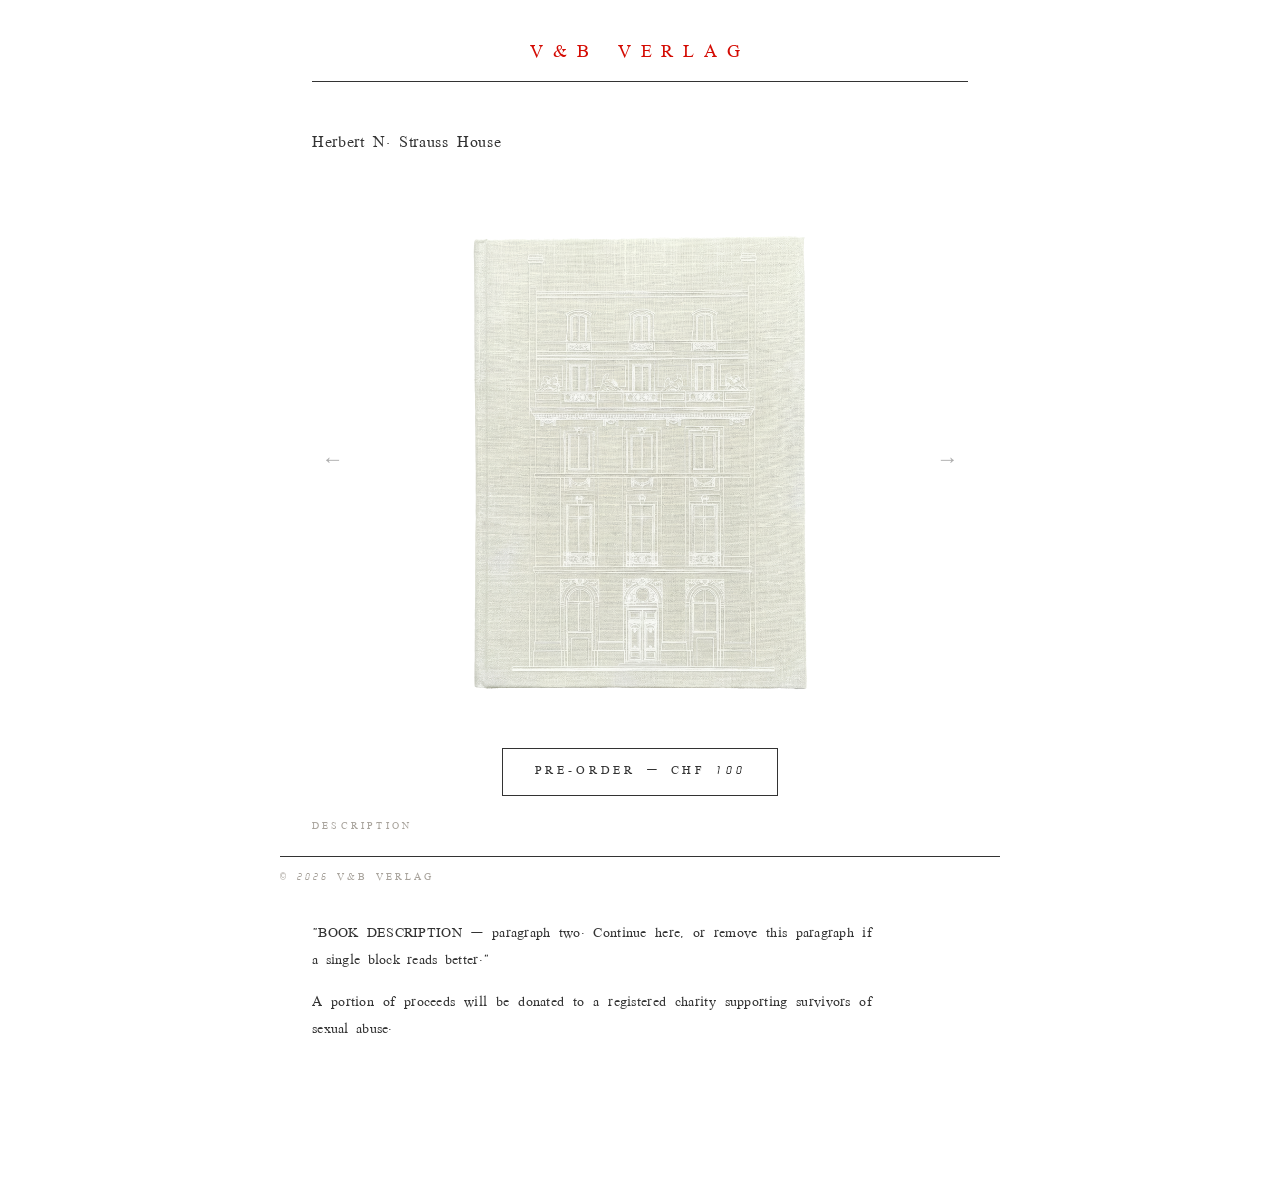
==== herbert-n-strauss-house.html @ 1a4180dc "Redesign site as multi-page editorial table-of-contents Move from a single-page black product page t" ====
<!DOCTYPE html>
<html lang="en">
<head>
    <meta charset="UTF-8">
    <meta name="viewport" content="width=device-width, initial-scale=1.0">
    <title>Herbert N. Strauss House &mdash; V&amp;B Verlag</title>
    <link rel="stylesheet" href="./style.css">
</head>
<body>

    <header class="site-header">
        <a href="./index.html" class="wordmark">V&amp;B Verlag</a>
        <hr class="rule">
    </header>

    <main>
        <h1 class="page-heading">Herbert N. Strauss House</h1>

        <div class="gallery">
            <div class="gallery-track">
                <img src="./Images/01.png" alt="Herbert N. Strauss House">
                <img src="./Images/02.png" alt="Herbert N. Strauss House">
                <img src="./Images/03.png" alt="Herbert N. Strauss House">
                <img src="./Images/04.png" alt="Herbert N. Strauss House">
                <img src="./Images/05.png" alt="Herbert N. Strauss House">
                <img src="./Images/06.png" alt="Herbert N. Strauss House">
                <img src="./Images/07.png" alt="Herbert N. Strauss House">
                <img src="./Images/08.png" alt="Herbert N. Strauss House">
                <img src="./Images/09.png" alt="Herbert N. Strauss House">
                <img src="./Images/10.png" alt="Herbert N. Strauss House">
            </div>
            <div class="gallery-nav">
                <button onclick="prev()" aria-label="Previous">&larr;</button>
                <button onclick="next()" aria-label="Next">&rarr;</button>
            </div>
        </div>
        <section class="preorder">
            <a class="btn"
               href="https://buy.stripe.com/test_3cI4gB3R01MX9E34VO7g400"
               target="_blank"
               rel="noopener">
                Pre-order &mdash; CHF 100
            </a>
        </section>

        <div class="description">
            <div class="section-label">Description</div>
            <div class="description-body">
                <p>[BOOK DESCRIPTION &mdash; paragraph one. Synopsis of the book: what it is, what it depicts, why it exists. Replace with real copy.]</p>
                <p>[BOOK DESCRIPTION &mdash; paragraph two. Continue here, or remove this paragraph if a single block reads better.]</p>
                <p>A portion of proceeds will be donated to a registered charity supporting survivors of sexual abuse.</p>
            </div>
        </div>
    </main>

    <footer class="site-footer">
        <div class="site-footer-inner">© <span id="year">2026</span> V&amp;B Verlag</div>
    </footer>

    <script>
        document.getElementById('year').textContent = new Date().getFullYear();

        const track = document.querySelector('.gallery-track');
        const total = 10;
        let index = 0;

        function goTo(i) {
            index = Math.max(0, Math.min(i, total - 1));
            track.style.transform = 'translateX(-' + (index * 100) + '%)';
        }
        function next() { goTo(index + 1); }
        function prev() { goTo(index - 1); }

        let startX = 0, dragging = false;
        track.addEventListener('touchstart', e => {
            startX = e.touches[0].clientX;
            dragging = true;
        });
        track.addEventListener('touchend', e => {
            if (!dragging) return;
            dragging = false;
            const diff = startX - e.changedTouches[0].clientX;
            if (Math.abs(diff) > 50) diff > 0 ? next() : prev();
        });

        let mouseStart = 0, mouseDragging = false;
        track.addEventListener('mousedown', e => {
            mouseStart = e.clientX;
            mouseDragging = true;
            e.preventDefault();
        });
        document.addEventListener('mouseup', e => {
            if (!mouseDragging) return;
            mouseDragging = false;
            const diff = mouseStart - e.clientX;
            if (Math.abs(diff) > 50) diff > 0 ? next() : prev();
        });

        document.addEventListener('keydown', e => {
            if (e.key === 'ArrowRight') next();
            if (e.key === 'ArrowLeft') prev();
        });
    </script>

</body>
</html>
---- style.css ----
/* ── FONT ── */
@font-face {
    font-family: 'Digital';
    src: url('./Font/DIGITAL.ttf') format('truetype');
    font-weight: normal;
    font-style: normal;
    font-display: swap;
}

/* ── TOKENS ── */
:root {
    --bg: #FFFFFF;
    --ink: #333333;
    --red: #D40B03;
    --muted: #A8A39C;
}

/* ── RESET ── */
*, *::before, *::after {
    margin: 0;
    padding: 0;
    box-sizing: border-box;
}

html, body {
    background: var(--bg);
    color: var(--ink);
}

body {
    font-family: 'Digital', monospace;
    font-size: 14px;
    line-height: 1.5;
    max-width: 720px;
    margin: 0 auto;
    padding: 40px 32px 80px;
}

a {
    color: inherit;
    text-decoration: none;
}

ol, ul {
    list-style: none;
}

/* ── HEADER ── */
.site-header {
    margin-bottom: 50px;
    text-align: center;
}

.wordmark {
    display: inline-block;
    font-family: 'Digital', monospace;
    font-size: 18px;
    color: var(--red);
    text-transform: uppercase;
    letter-spacing: 0.55em;
    text-decoration: none;
}

.wordmark:hover { opacity: 0.7; }

.rule {
    border: 0;
    border-top: 1px solid var(--ink);
    margin: 14px 0 0;
}

/* ── TABLE OF CONTENTS (dotted leaders) ── */
.toc li {
    margin: 0;
}

.toc li a,
.toc li > .toc-row {
    display: flex;
    align-items: baseline;
    text-decoration: none;
    color: inherit;
    padding: 8px 0;
}

.toc-title {
    flex: 0 1 auto;
    font-size: 13px;
    letter-spacing: 0.1em;
    white-space: nowrap;
    padding-right: 8px;
}

.toc-fill {
    flex: 1 1 auto;
    margin: 0 6px;
    border-bottom: 1.5px dotted var(--muted);
    transform: translateY(-4px);
    min-width: 30px;
}

.toc-num {
    flex: 0 0 auto;
    font-size: 13px;
    letter-spacing: 0.1em;
    padding-left: 8px;
    text-align: right;
    min-width: 28px;
}

.toc li a:hover .toc-title,
.toc li a:hover .toc-num {
    color: var(--red);
}

.toc li a:hover .toc-fill {
    border-bottom-color: var(--red);
}

/* Muted variant for forthcoming */
.toc-muted .toc-title,
.toc-muted .toc-num {
    color: var(--muted);
}

.toc-muted .toc-fill {
    border-bottom-color: var(--muted);
    opacity: 0.6;
}

/* ── TOC SECTIONS (Publications / Forthcoming / Info) ── */
.toc-section {
    margin-bottom: 44px;
}

.toc-section:last-child {
    margin-bottom: 0;
}

.toc-section-label {
    font-family: 'Digital', monospace;
    font-size: 10px;
    font-weight: normal;
    letter-spacing: 0.32em;
    text-transform: uppercase;
    color: var(--muted);
    margin-bottom: 10px;
}

/* ── PAGE HEADING (sub-pages) ── */
.page-heading {
    font-family: 'Digital', monospace;
    font-size: 16px;
    font-weight: normal;
    letter-spacing: 0.04em;
    color: var(--ink);
    margin-bottom: 36px;
}

/* ── SECTION LABEL (DESCRIPTION / PHYSICAL DESCRIPTION) ── */
.section-label {
    font-size: 10px;
    letter-spacing: 0.32em;
    text-transform: uppercase;
    color: var(--muted);
    margin-bottom: 18px;
}

/* ── DESCRIPTION (body / paragraph block) ── */
.description {
    margin-bottom: 56px;
    max-width: 560px;
}

.description-body {
    font-size: 14px;
    letter-spacing: 0.02em;
    line-height: 1.9;
    color: var(--ink);
    text-align: justify;
}

.description-body p {
    margin-bottom: 16px;
}

.description-body p:last-child {
    margin-bottom: 0;
}

/* ── PRE-ORDER ── */
.preorder {
    margin-bottom: 24px;
    text-align: center;
}

.btn {
    display: inline-block;
    background: var(--bg);
    color: var(--ink);
    font-family: 'Digital', monospace;
    font-size: 12px;
    text-transform: uppercase;
    letter-spacing: 0.32em;
    padding: 14px 32px;
    text-decoration: none;
    border: 1px solid var(--ink);
    cursor: pointer;
    transition: background 0.2s, color 0.2s;
}

.btn:hover {
    background: var(--ink);
    color: var(--bg);
}

/* ── CONTACT FORM ── */
.contact-form {
    width: 100%;
}

.form-field {
    display: block;
    width: 100%;
    padding: 12px 14px;
    margin-bottom: 14px;
    background: var(--bg);
    border: 1px solid var(--ink);
    color: var(--ink);
    font-family: 'Digital', monospace;
    font-size: 13px;
    letter-spacing: 0.05em;
    line-height: 1.5;
    border-radius: 0;
    outline: none;
    transition: border-color 0.2s;
}

.form-field:focus {
    border-color: var(--red);
}

.form-field::placeholder {
    color: var(--muted);
    text-transform: uppercase;
    letter-spacing: 0.22em;
    font-size: 11px;
}

textarea.form-field {
    resize: vertical;
    min-height: 140px;
}

.form-submit {
    text-align: center;
    margin-top: 28px;
}

/* ── GALLERY (book detail page) ── */
.gallery {
    position: relative;
    width: 100%;
    height: 60vh;
    min-height: 360px;
    max-height: 560px;
    margin: 0 0 16px;
    overflow: hidden;
    touch-action: pan-y pinch-zoom;
    cursor: grab;
}

.gallery:active { cursor: grabbing; }

.gallery-track {
    display: flex;
    transition: transform 0.3s ease;
    height: 100%;
}

.gallery-track img {
    flex: 0 0 100%;
    width: 100%;
    height: 100%;
    object-fit: contain;
    display: block;
    user-select: none;
    -webkit-user-drag: none;
}

.gallery-nav {
    position: absolute;
    top: 0;
    left: 0;
    width: 100%;
    height: 100%;
    display: flex;
    justify-content: space-between;
    align-items: center;
    pointer-events: none;
    padding: 0 4px;
}

.gallery-nav button {
    background: none;
    border: none;
    font-family: 'Digital', monospace;
    font-size: 22px;
    padding: 10px;
    cursor: pointer;
    color: var(--ink);
    pointer-events: auto;
    opacity: 0.4;
    transition: opacity 0.2s;
}

.gallery-nav button:hover { opacity: 1; }

/* ── FOOTER (fixed) ── */
.site-footer {
    position: fixed;
    bottom: 0;
    left: 0;
    right: 0;
    background: var(--bg);
    padding: 0 32px;
    z-index: 10;
}

.site-footer-inner {
    max-width: 720px;
    margin: 0 auto;
    padding: 14px 0;
    border-top: 1px solid var(--ink);
    font-size: 10px;
    letter-spacing: 0.3em;
    text-transform: uppercase;
    color: var(--muted);
}

/* ── RESPONSIVE ── */
@media (max-width: 600px) {
    body {
        padding: 28px 20px 40px;
    }
    .site-header { margin-bottom: 40px; }
    .wordmark {
        font-size: 14px;
        letter-spacing: 0.4em;
    }
    .toc-title, .toc-num {
        font-size: 12px;
    }
    .gallery {
        height: auto;
        min-height: 0;
        max-height: none;
        aspect-ratio: 4 / 3;
    }
    .description-body { font-size: 14px; }
    .forthcoming-label { margin-top: 40px; }
}
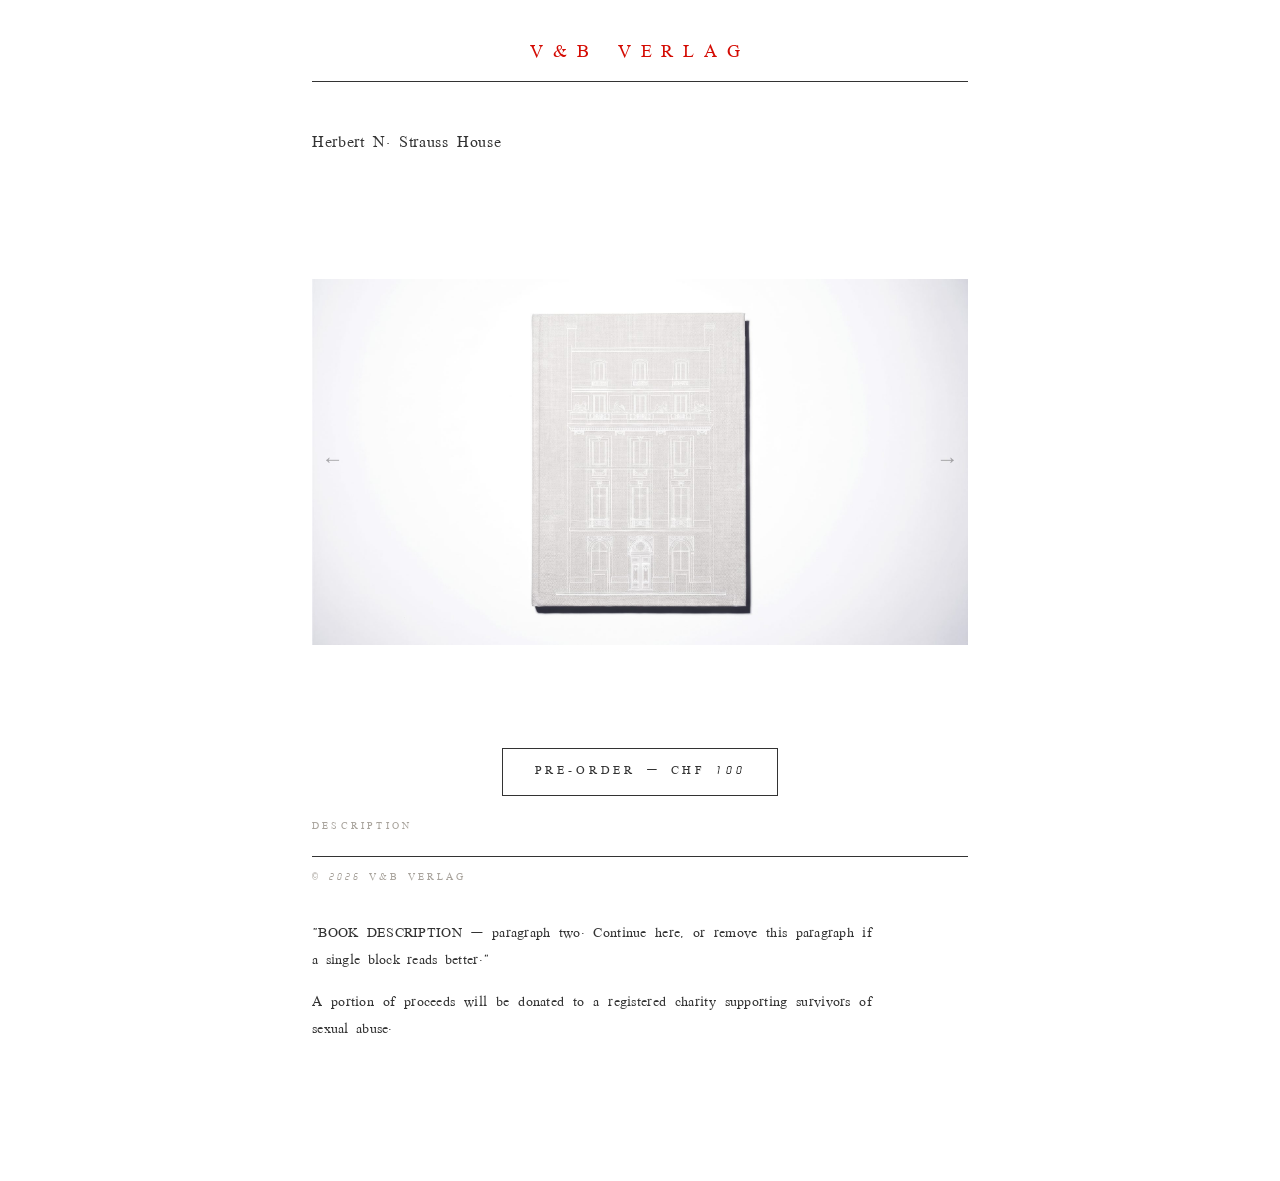
==== commit 6c555d12: "Replace gallery photos: 7 new shots, optimised JPGs Replace the 10 original PNGs with 7 new product " ====
--- a/herbert-n-strauss-house.html
+++ b/herbert-n-strauss-house.html
@@ -18,16 +18,13 @@
 
         <div class="gallery">
             <div class="gallery-track">
-                <img src="./Images/01.png" alt="Herbert N. Strauss House">
-                <img src="./Images/02.png" alt="Herbert N. Strauss House">
-                <img src="./Images/03.png" alt="Herbert N. Strauss House">
-                <img src="./Images/04.png" alt="Herbert N. Strauss House">
-                <img src="./Images/05.png" alt="Herbert N. Strauss House">
-                <img src="./Images/06.png" alt="Herbert N. Strauss House">
-                <img src="./Images/07.png" alt="Herbert N. Strauss House">
-                <img src="./Images/08.png" alt="Herbert N. Strauss House">
-                <img src="./Images/09.png" alt="Herbert N. Strauss House">
-                <img src="./Images/10.png" alt="Herbert N. Strauss House">
+                <img src="./Images/01.jpg" alt="Herbert N. Strauss House">
+                <img src="./Images/02.jpg" alt="Herbert N. Strauss House">
+                <img src="./Images/03.jpg" alt="Herbert N. Strauss House">
+                <img src="./Images/04.jpg" alt="Herbert N. Strauss House">
+                <img src="./Images/05.jpg" alt="Herbert N. Strauss House">
+                <img src="./Images/06.jpg" alt="Herbert N. Strauss House">
+                <img src="./Images/07.jpg" alt="Herbert N. Strauss House">
             </div>
             <div class="gallery-nav">
                 <button onclick="prev()" aria-label="Previous">&larr;</button>
@@ -61,7 +58,7 @@
         document.getElementById('year').textContent = new Date().getFullYear();
 
         const track = document.querySelector('.gallery-track');
-        const total = 10;
+        const total = 7;
         let index = 0;
 
         function goTo(i) {
--- a/style.css
+++ b/style.css
@@ -316,20 +316,20 @@
 
 .gallery-nav button:hover { opacity: 1; }
 
-/* ── FOOTER (fixed) ── */
+/* ── FOOTER (fixed, body-shaped so its rule matches the header rule) ── */
 .site-footer {
     position: fixed;
     bottom: 0;
-    left: 0;
-    right: 0;
+    left: 50%;
+    transform: translateX(-50%);
+    width: 100%;
+    max-width: 720px;
     background: var(--bg);
     padding: 0 32px;
     z-index: 10;
 }
 
 .site-footer-inner {
-    max-width: 720px;
-    margin: 0 auto;
     padding: 14px 0;
     border-top: 1px solid var(--ink);
     font-size: 10px;
@@ -355,7 +355,7 @@
         height: auto;
         min-height: 0;
         max-height: none;
-        aspect-ratio: 4 / 3;
+        aspect-ratio: 16 / 9;
     }
     .description-body { font-size: 14px; }
     .forthcoming-label { margin-top: 40px; }
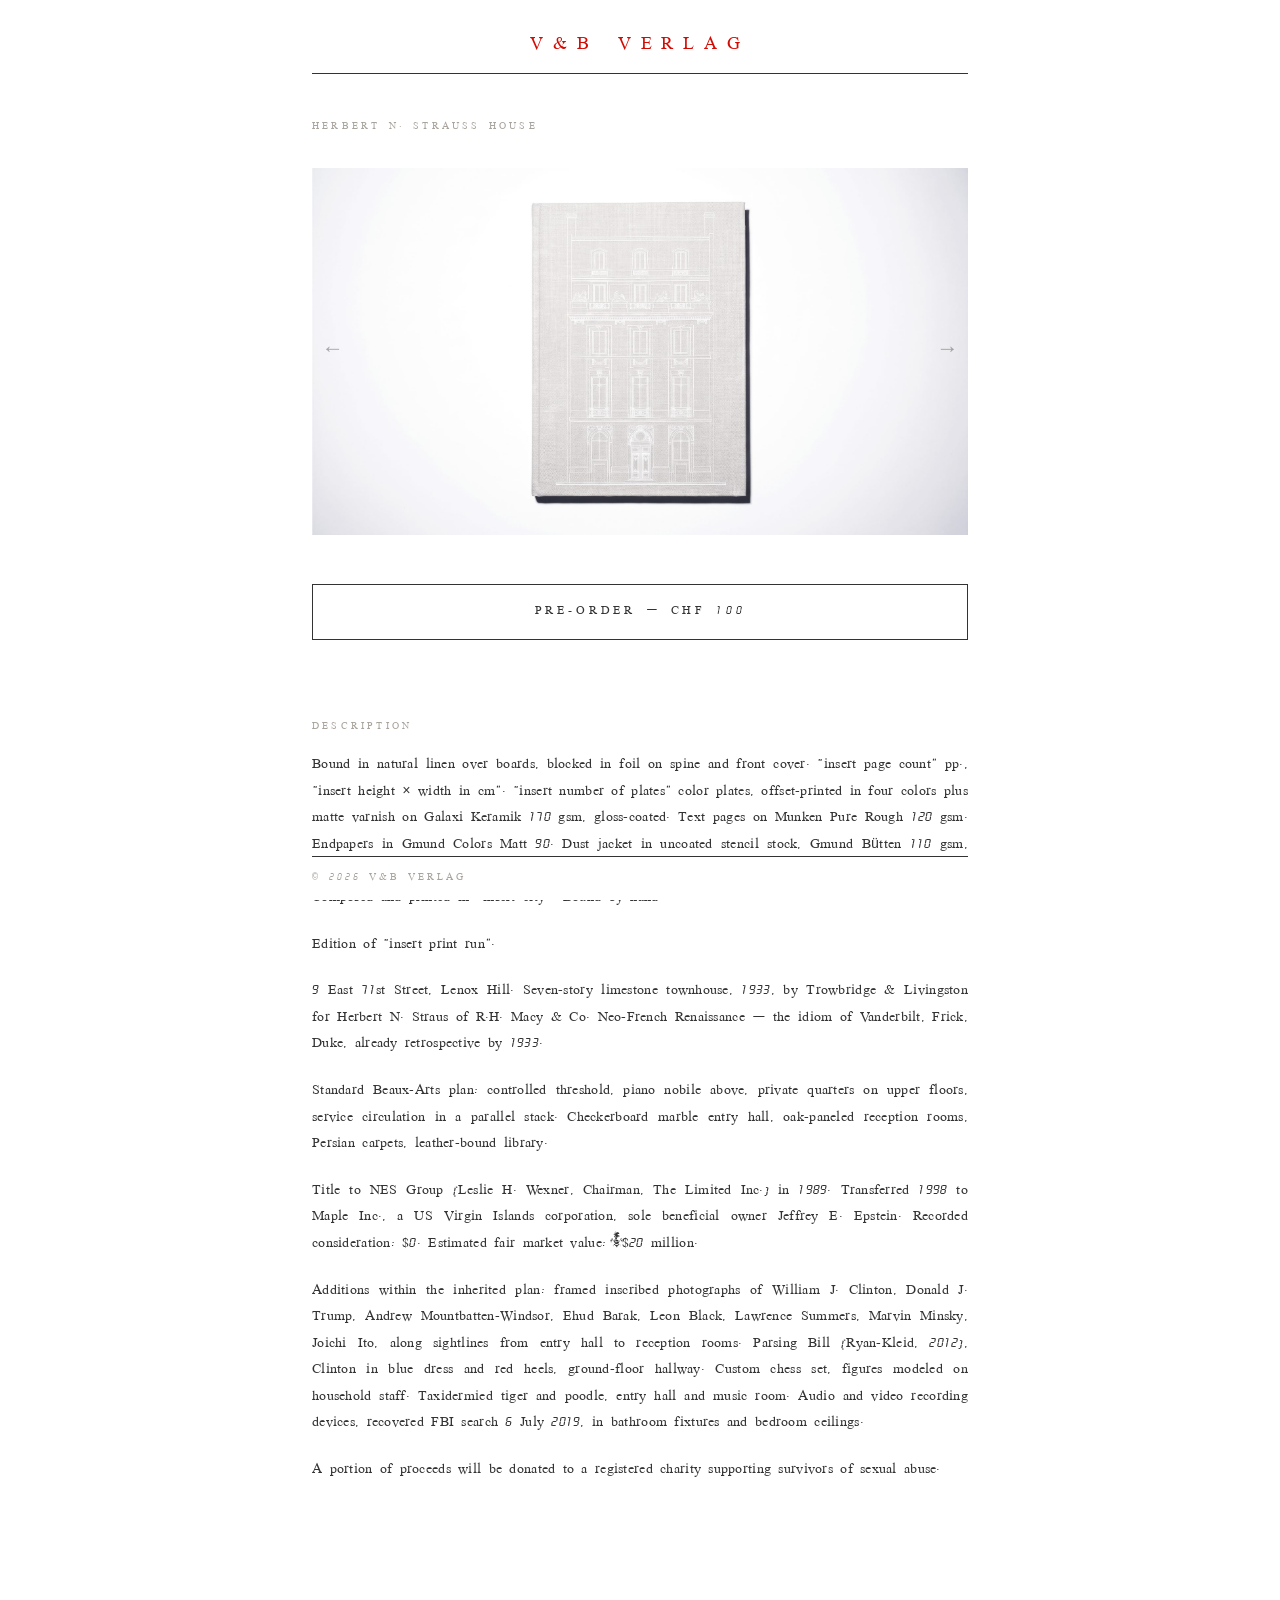
==== commit 84439eb4: "Drop placeholder description, ship colophon + history copy Replace the [BOOK DESCRIPTION] placeholde" ====
--- a/herbert-n-strauss-house.html
+++ b/herbert-n-strauss-house.html
@@ -43,8 +43,12 @@
         <div class="description">
             <div class="section-label">Description</div>
             <div class="description-body">
-                <p>[BOOK DESCRIPTION &mdash; paragraph one. Synopsis of the book: what it is, what it depicts, why it exists. Replace with real copy.]</p>
-                <p>[BOOK DESCRIPTION &mdash; paragraph two. Continue here, or remove this paragraph if a single block reads better.]</p>
+                <p>Bound in natural linen over boards, blocked in foil on spine and front cover. [insert page count] pp., [insert height &times; width in cm]. [insert number of plates] color plates, offset-printed in four colors plus matte varnish on Galaxi Keramik 170 gsm, gloss-coated. Text pages on Munken Pure Rough 120 gsm. Endpapers in Gmund Colors Matt 90. Dust jacket in uncoated stencil stock, Gmund B&uuml;tten 110 gsm, letterpress-printed in two colors. Typeset by hand in [insert typeface] and [insert secondary typeface]. Composed and printed in [insert city]. Bound by hand.</p>
+                <p>Edition of [insert print run].</p>
+                <p>9 East 71st Street, Lenox Hill. Seven-story limestone townhouse, 1933, by Trowbridge &amp; Livingston for Herbert N. Straus of R.H. Macy &amp; Co. Neo-French Renaissance &mdash; the idiom of Vanderbilt, Frick, Duke, already retrospective by 1933.</p>
+                <p>Standard Beaux-Arts plan: controlled threshold, piano nobile above, private quarters on upper floors, service circulation in a parallel stack. Checkerboard marble entry hall, oak-paneled reception rooms, Persian carpets, leather-bound library.</p>
+                <p>Title to NES Group (Leslie H. Wexner, Chairman, The Limited Inc.) in 1989. Transferred 1998 to Maple Inc., a US Virgin Islands corporation, sole beneficial owner Jeffrey E. Epstein. Recorded consideration: $0. Estimated fair market value: ~$20 million.</p>
+                <p>Additions within the inherited plan: framed inscribed photographs of William J. Clinton, Donald J. Trump, Andrew Mountbatten-Windsor, Ehud Barak, Leon Black, Lawrence Summers, Marvin Minsky, Joichi Ito, along sightlines from entry hall to reception rooms. Parsing Bill (Ryan-Kleid, 2012), Clinton in blue dress and red heels, ground-floor hallway. Custom chess set, figures modeled on household staff. Taxidermied tiger and poodle, entry hall and music room. Audio and video recording devices, recovered FBI search 6 July 2019, in bathroom fixtures and bedroom ceilings.</p>
                 <p>A portion of proceeds will be donated to a registered charity supporting survivors of sexual abuse.</p>
             </div>
         </div>
--- a/style.css
+++ b/style.css
@@ -33,7 +33,7 @@
     line-height: 1.5;
     max-width: 720px;
     margin: 0 auto;
-    padding: 40px 32px 80px;
+    padding: 120px 32px 80px;  /* top clears the fixed header, bottom clears the fixed footer */
 }
 
 a {
@@ -45,9 +45,17 @@
     list-style: none;
 }
 
-/* ── HEADER ── */
+/* ── HEADER (fixed, body-shaped to mirror the footer) ── */
 .site-header {
-    margin-bottom: 50px;
+    position: fixed;
+    top: 0;
+    left: 50%;
+    transform: translateX(-50%);
+    width: 100%;
+    max-width: 720px;
+    background: var(--bg);
+    padding: 32px 32px 0;
+    z-index: 10;
     text-align: center;
 }
 
@@ -117,13 +125,15 @@
     border-bottom-color: var(--red);
 }
 
-/* Muted variant for forthcoming */
-.toc-muted .toc-title,
-.toc-muted .toc-num {
-    color: var(--muted);
-}
-
-.toc-muted .toc-fill {
+/* Muted variant — applied to a whole list (.toc-muted) or a single row (li.muted).
+   Set on the parent so .toc-row's `color: inherit` cascades through to the spans. */
+.toc.toc-muted,
+.toc li.muted {
+    color: var(--muted);
+}
+
+.toc.toc-muted .toc-fill,
+.toc li.muted .toc-fill {
     border-bottom-color: var(--muted);
     opacity: 0.6;
 }
@@ -147,14 +157,19 @@
     margin-bottom: 10px;
 }
 
+.toc-section .toc {
+    padding-left: 32px;
+}
+
 /* ── PAGE HEADING (sub-pages) ── */
 .page-heading {
     font-family: 'Digital', monospace;
-    font-size: 16px;
+    font-size: 10px;
     font-weight: normal;
-    letter-spacing: 0.04em;
-    color: var(--ink);
-    margin-bottom: 36px;
+    letter-spacing: 0.32em;
+    text-transform: uppercase;
+    color: var(--muted);
+    margin-bottom: 32px;
 }
 
 /* ── SECTION LABEL (DESCRIPTION / PHYSICAL DESCRIPTION) ── */
@@ -169,7 +184,6 @@
 /* ── DESCRIPTION (body / paragraph block) ── */
 .description {
     margin-bottom: 56px;
-    max-width: 560px;
 }
 
 .description-body {
@@ -181,7 +195,7 @@
 }
 
 .description-body p {
-    margin-bottom: 16px;
+    margin-bottom: 20px;
 }
 
 .description-body p:last-child {
@@ -190,8 +204,14 @@
 
 /* ── PRE-ORDER ── */
 .preorder {
-    margin-bottom: 24px;
+    margin: 48px 0 80px;
     text-align: center;
+}
+
+.preorder .btn {
+    display: block;
+    width: 100%;
+    padding: 18px 32px;
 }
 
 .btn {
@@ -210,8 +230,8 @@
 }
 
 .btn:hover {
-    background: var(--ink);
-    color: var(--bg);
+    color: var(--red);
+    border-color: var(--red);
 }
 
 /* ── CONTACT FORM ── */
@@ -261,10 +281,8 @@
 .gallery {
     position: relative;
     width: 100%;
-    height: 60vh;
-    min-height: 360px;
-    max-height: 560px;
-    margin: 0 0 16px;
+    aspect-ratio: 16 / 9;
+    margin: 0;
     overflow: hidden;
     touch-action: pan-y pinch-zoom;
     cursor: grab;
@@ -341,22 +359,28 @@
 /* ── RESPONSIVE ── */
 @media (max-width: 600px) {
     body {
-        padding: 28px 20px 40px;
-    }
-    .site-header { margin-bottom: 40px; }
+        padding: 88px 20px 80px;  /* top clears fixed header, bottom clears fixed footer */
+    }
+    .site-header {
+        padding: 20px 20px 0;
+    }
+    .site-footer {
+        padding: 0 20px;  /* match body sides so header rule and footer rule are the same width */
+    }
     .wordmark {
         font-size: 14px;
         letter-spacing: 0.4em;
     }
+    .page-heading {
+        margin-bottom: 24px;
+    }
+    .toc-section { margin-bottom: 36px; }
+    .toc-section-label { margin-bottom: 8px; }
     .toc-title, .toc-num {
         font-size: 12px;
     }
-    .gallery {
-        height: auto;
-        min-height: 0;
-        max-height: none;
-        aspect-ratio: 16 / 9;
-    }
+    .description { margin-bottom: 48px; }
     .description-body { font-size: 14px; }
-    .forthcoming-label { margin-top: 40px; }
-}
+    .description-body p { margin-bottom: 18px; }
+    .preorder { margin: 32px 0 56px; }
+}
